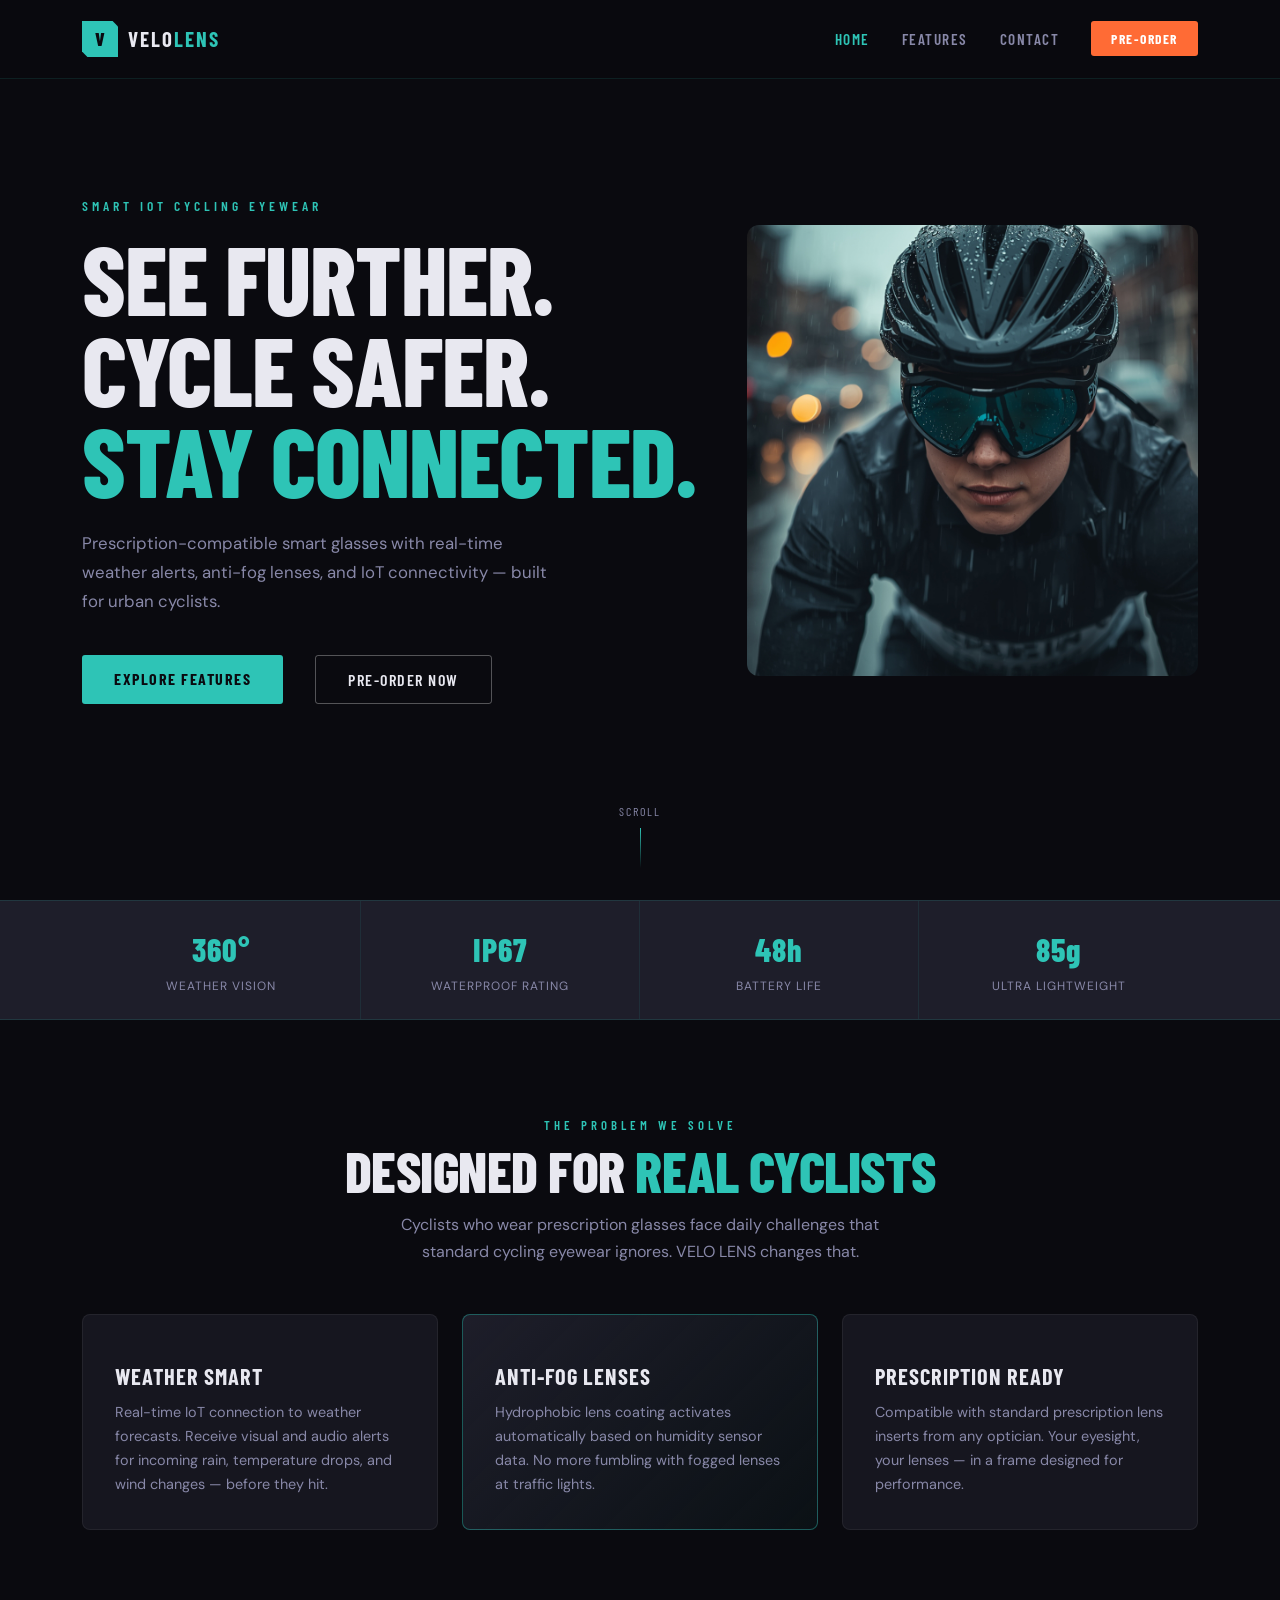
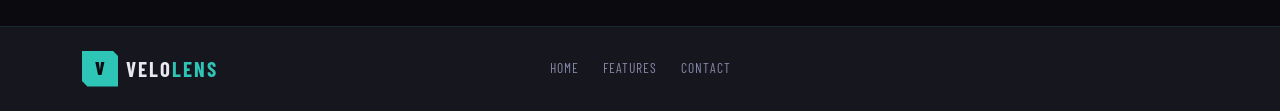
==== index.html @ 3f772beb "ADD Files Via UPload From my onedrive" ====
<!doctype html>

<html lang="en">
	<head>
    <meta charset="UTF-8" />
    <meta name="viewport" content="width=device-width, initial-scale=1.0" />
    <title>VELO LENS Smart Cycling Glasses</title>

    <link 
        rel="stylesheet" 
        href="https://cdn.jsdelivr.net/npm/bootstrap@5.3.0/dist/css/bootstrap.min.css" 
    />

    <link
        href="https://fonts.googleapis.com/css2?family=Barlow+Condensed:wght@300;400;600;700;800&family=DM+Sans:wght@300;400;500;600&display=swap"
        rel="stylesheet"
    />

    <link rel="stylesheet" href="../css/style.css" />
</head>
	<body>
		
		<nav class="navbar navbar-expand-lg fixed-top" id="mainNav">
			<div class="container">
				<a class="navbar-brand" href="index.html">
					<span class="brand-icon">V</span>
					<span class="brand-text">VELO<span class="brand-accent">LENS</span></span>
				</a>
				<button
					class="navbar-toggler"
					type="button"
					data-bs-toggle="collapse"
					data-bs-target="#navContent"
				>
					<span class="navbar-toggler-icon"></span>
				</button>
				<div class="collapse navbar-collapse" id="navContent">
					<ul class="navbar-nav ms-auto">
						<li class="nav-item">
							<a class="nav-link active" href="Index.html">Home</a>
						</li>
						<li class="nav-item">
							<a class="nav-link" href="features.html">Features</a>
						</li>
						<li class="nav-item">
							<a class="nav-link" href="contact.html">Contact</a>
						</li>
						<li class="nav-item ms-lg-3">
							<a class="btn btn-cta-sm" href="contact.html">Pre-Order</a>
						</li>
					</ul>
				</div>
			</div>
		</nav>

<section class="hero">	
	
	<div class="container hero-content">
		<div class="row align-items-center min-vh-100">
			<div class="col-lg-7">
				<p class="hero-eyebrow">Smart IoT Cycling Eyewear</p>
				<h1 class="hero-title">
					See Further.<br />Cycle Safer.<br /><span class="text-teal"
						>Stay Connected.</span
					>
				</h1>
				<p class="hero-subtitle">
					Prescription-compatible smart glasses with real-time weather alerts, anti-fog
					lenses, and IoT connectivity — built for urban cyclists.
				</p>
				<div class="hero-btns">
					<a href="features.html" class="btn btn-primary-cta me-3">Explore Features</a>
					<a href="contact.html" class="btn btn-outline-cta">Pre-Order Now</a>
				</div>
			</div>
			<div class="col-lg-5 d-none d-lg-flex justify-content-center align-items-center">
				<img
					src="../assets/ImageCycle.jpg"
					alt="VeloLens Commuter Image"
					class="hero-img"
				/>
			</div>
		</div>
	</div>
	<div class="hero-scroll">
		<span>Scroll</span>
		<div class="scroll-line"></div>
	</div>
</section>
 <!-- STATS BAR -->
  <section class="stats-bar">
    <div class="container">
      <div class="row g-0">
        <div class="col-6 col-md-3 stat-item">
          <span class="stat-num">360°</span>
          <span class="stat-label">Weather Vision</span>
        </div>
        <div class="col-6 col-md-3 stat-item">
          <span class="stat-num">IP67</span>
          <span class="stat-label">Waterproof Rating</span>
        </div>
        <div class="col-6 col-md-3 stat-item">
          <span class="stat-num">48h</span>
          <span class="stat-label">Battery Life</span>
        </div>
        <div class="col-6 col-md-3 stat-item">
          <span class="stat-num">85g</span>
          <span class="stat-label">Ultra Lightweight</span>
        </div>
      </div>
    </div>
  </section>

<!-- WHY VELO LENS -->
<section class="section-dark py-5">
	<div class="container py-5">
		<div class="row mb-5">
			<div class="col-12 text-center">
				<p class="section-eyebrow">The Problem We Solve</p>
				<h2 class="section-title">
					Designed for <span class="text-teal">Real Cyclists</span>
				</h2>
				<p class="section-sub">
					Cyclists who wear prescription glasses face daily challenges that standard
					cycling eyewear ignores. VELO LENS changes that.
				</p>
			</div>
		</div>
		<div class="row g-4">
			<div class="col-md-4">
				<div class="feature-card">
					<div class="feature-icon"><i class="fa-solid fa-cloud-rain"></i></div>
					<h3 class="feature-title">Weather Smart</h3>
					<p class="feature-text">
						Real-time IoT connection to weather forecasts. Receive visual and audio
						alerts for incoming rain, temperature drops, and wind changes — before they
						hit.
					</p>
				</div>
			</div>
			<div class="col-md-4">
				<div class="feature-card feature-card--highlight">
					<div class="feature-icon"><i class="fa-solid fa-eye"></i></div>
					<h3 class="feature-title">Anti-Fog Lenses</h3>
					<p class="feature-text">
						Hydrophobic lens coating activates automatically based on humidity sensor
						data. No more fumbling with fogged lenses at traffic lights.
					</p>
				</div>
			</div>
			<div class="col-md-4">
				<div class="feature-card">
					<div class="feature-icon"><i class="fa-solid fa-glasses"></i></div>
					<h3 class="feature-title">Prescription Ready</h3>
					<p class="feature-text">
						Compatible with standard prescription lens inserts from any optician. Your
						eyesight, your lenses — in a frame designed for performance.
					</p>
				</div>
			</div>
		</div>
	</div>
</section>


<!-- FOOTER -->
<footer class="site-footer py-4">
	<div class="container">
		<div class="row align-items-center">
			<div class="col-md-4 text-center text-md-start mb-3 mb-md-0">
				<a class="footer-brand" href="index.html">
					<span class="brand-icon">V</span>
					<span class="brand-text">VELO<span class="brand-accent">LENS</span></span>
				</a>
			</div>
			<div class="col-md-4 text-center mb-3 mb-md-0">
				<nav class="footer-nav">
					<a href="index.html">Home</a>
					<a href="features.html">Features</a>
					<a href="contact.html">Contact</a>
				</nav>
			</div>
		
</footer>
	</body>
</html>
---- css/style.css ----
/* ===== VELO LENS — style.css ===== */

:root {
  --teal: #2EC4B6;
  --teal-dark: #1A9C96;
  --teal-glow: rgba(46, 196, 182, 0.15);
  --dark: #0A0A0F;
  --dark-2: #111118;
  --dark-3: #16161F;
  --dark-4: #1E1E2A;
  --text-main: #E8E8F0;
  --text-muted: #8888A8;
  --orange: #FF6B35;
  --font-head: 'Barlow Condensed', sans-serif;
  --font-body: 'DM Sans', sans-serif;
}

* { box-sizing: border-box; }
.hero-img {
  width: 100%;
  max-width: 480px;
  border-radius: 12px;
}
body {
  background-color: var(--dark);
  color: var(--text-main);
  font-family: var(--font-body);
  margin: 0;
  overflow-x: hidden;
}

/* ===== NAVBAR ===== */
#mainNav {
  background: rgba(10, 10, 15, 0.92);
  backdrop-filter: blur(12px);
  border-bottom: 1px solid rgba(46, 196, 182, 0.12);
  padding: 1rem 0;
  transition: all 0.3s ease;
}

.navbar-brand { text-decoration: none; display: flex; align-items: center; gap: 10px; }

.brand-icon {
  width: 36px; height: 36px;
  background: var(--teal);
  color: var(--dark);
  font-family: var(--font-head);
  font-weight: 800;
  font-size: 1.2rem;
  display: flex; align-items: center; justify-content: center;
  clip-path: polygon(0 0, 85% 0, 100% 15%, 100% 100%, 15% 100%, 0 85%);
}

.brand-text {
  font-family: var(--font-head);
  font-weight: 700;
  font-size: 1.3rem;
  letter-spacing: 2px;
  color: var(--text-main);
}

.brand-accent { color: var(--teal); }

.nav-link {
  font-family: var(--font-head);
  font-weight: 600;
  font-size: 0.95rem;
  letter-spacing: 1.5px;
  text-transform: uppercase;
  color: var(--text-muted) !important;
  transition: color 0.2s;
  padding: 0.4rem 1rem !important;
}

.nav-link:hover, .nav-link.active { color: var(--teal) !important; }

.btn-cta-sm {
  background: var(--orange);
  color: #fff !important;
  font-family: var(--font-head);
  font-weight: 700;
  font-size: 0.85rem;
  letter-spacing: 1.5px;
  text-transform: uppercase;
  padding: 0.4rem 1.2rem;
  border-radius: 3px;
  text-decoration: none;
  transition: background 0.2s;
}
.btn-cta-sm:hover { background: #e0541e; }

.navbar-toggler {
  border-color: var(--teal);
}
.navbar-toggler-icon {
  background-image: url("data:image/svg+xml,%3csvg xmlns='http://www.w3.org/2000/svg' viewBox='0 0 30 30'%3e%3cpath stroke='rgba%2846,196,182,1%29' stroke-linecap='round' stroke-miterlimit='10' stroke-width='2' d='M4 7h22M4 15h22M4 23h22'/%3e%3c/svg%3e");
}

/* ===== BUTTONS ===== */
.btn-primary-cta {
  background: var(--teal);
  color: var(--dark) !important;
  font-family: var(--font-head);
  font-weight: 700;
  font-size: 1rem;
  letter-spacing: 1.5px;
  text-transform: uppercase;
  padding: 0.75rem 2rem;
  border-radius: 3px;
  text-decoration: none;
  display: inline-block;
  transition: background 0.2s, transform 0.2s;
  border: none;
}
.btn-primary-cta:hover { background: var(--teal-dark); transform: translateY(-1px); }

.btn-outline-cta {
  background: transparent;
  color: var(--text-main) !important;
  font-family: var(--font-head);
  font-weight: 600;
  font-size: 1rem;
  letter-spacing: 1.5px;
  text-transform: uppercase;
  padding: 0.73rem 2rem;
  border-radius: 3px;
  border: 1px solid rgba(255,255,255,0.3);
  text-decoration: none;
  display: inline-block;
  transition: border-color 0.2s, color 0.2s;
}
.btn-outline-cta:hover { border-color: var(--teal); color: var(--teal) !important; }

/* ===== HERO ===== */
.hero {
  position: relative;
  min-height: 100vh;
  display: flex;
  align-items: center;
  overflow: hidden;
}

.hero-content { position: relative; z-index: 2; }

.hero-eyebrow {
  font-family: var(--font-head);
  font-size: 0.85rem;
  font-weight: 600;
  letter-spacing: 4px;
  text-transform: uppercase;
  color: var(--teal);
  margin-bottom: 1rem;
}

.hero-title {
  font-family: var(--font-head);
  font-size: clamp(3rem, 8vw, 6rem);
  font-weight: 800;
  line-height: 0.95;
  letter-spacing: -1px;
  text-transform: uppercase;
  color: var(--text-main);
  margin-bottom: 1.5rem;
}

.text-teal { color: var(--teal); }

.hero-subtitle {
  font-size: 1.05rem;
  color: var(--text-muted);
  max-width: 480px;
  line-height: 1.7;
  margin-bottom: 2.5rem;
}

.hero-btns { display: flex; flex-wrap: wrap; gap: 1rem; }


.hero-scroll {
  position: absolute;
  bottom: 2rem; left: 50%;
  transform: translateX(-50%);
  display: flex; flex-direction: column; align-items: center; gap: 0.5rem;
  color: var(--text-muted);
  font-family: var(--font-head);
  font-size: 0.75rem;
  letter-spacing: 2px;
  text-transform: uppercase;
  z-index: 2;
}

.scroll-line {
  width: 1px; height: 40px;
  background: linear-gradient(to bottom, var(--teal), transparent);
  animation: scrollPulse 2s ease-in-out infinite;
}

@keyframes scrollPulse { 0%,100% { opacity: 0.3 } 50% { opacity: 1 } }

/* ===== STATS BAR ===== */
.stats-bar {
  background: var(--dark-4);
  border-top: 1px solid rgba(46,196,182,0.15);
  border-bottom: 1px solid rgba(46,196,182,0.15);
}

.stat-item {
  padding: 1.5rem 1rem;
  display: flex; flex-direction: column; align-items: center;
  border-right: 1px solid rgba(46,196,182,0.1);
  transition: background 0.2s;
}
.stat-item:last-child { border-right: none; }
.stat-item:hover { background: var(--teal-glow); }

.stat-num {
  font-family: var(--font-head);
  font-size: 2rem;
  font-weight: 800;
  color: var(--teal);
  letter-spacing: 1px;
}

.stat-label {
  font-size: 0.75rem;
  color: var(--text-muted);
  text-transform: uppercase;
  letter-spacing: 1px;
  margin-top: 0.25rem;
}

/* ===== SECTIONS ===== */
.section-dark { background: var(--dark); }


.section-eyebrow {
  font-family: var(--font-head);
  font-size: 0.8rem;
  font-weight: 600;
  letter-spacing: 4px;
  text-transform: uppercase;
  color: var(--teal);
  margin-bottom: 0.5rem;
}

.section-title {
  font-family: var(--font-head);
  font-size: clamp(2rem, 5vw, 3.5rem);
  font-weight: 800;
  text-transform: uppercase;
  letter-spacing: -0.5px;
  line-height: 1;
  color: var(--text-main);
  margin-bottom: 0.75rem;
}

.section-sub {
  color: var(--text-muted);
  max-width: 540px;
  margin: 0 auto;
  line-height: 1.7;
}

.section-text {
  color: var(--text-muted);
  line-height: 1.7;
  font-size: 1rem;
}

/* ===== FEATURE CARDS ===== */
.feature-card {
  background: var(--dark-3);
  border: 1px solid rgba(255,255,255,0.06);
  border-radius: 8px;
  padding: 2rem;
  height: 100%;
  transition: border-color 0.3s, transform 0.3s;
}

.feature-card:hover {
  border-color: rgba(46,196,182,0.3);
  transform: translateY(-4px);
}

.feature-card--highlight {
  border-color: rgba(46,196,182,0.4);
  background: linear-gradient(135deg, var(--dark-4), rgba(46,196,182,0.04));
}

.feature-icon {
  font-size: 2rem;
  color: var(--teal);
  margin-bottom: 1rem;
}

.feature-title {
  font-family: var(--font-head);
  font-size: 1.4rem;
  font-weight: 700;
  text-transform: uppercase;
  letter-spacing: 1px;
  color: var(--text-main);
  margin-bottom: 0.75rem;
}

.feature-text {
  color: var(--text-muted);
  font-size: 0.9rem;
  line-height: 1.65;
  margin: 0;
}


/* ===== CTA BANNER ===== */
.cta-banner {
  background: linear-gradient(135deg, var(--dark-4), rgba(46,196,182,0.06));
  border-top: 1px solid rgba(46,196,182,0.15);
  border-bottom: 1px solid rgba(46,196,182,0.15);
}

.cta-title {
  font-family: var(--font-head);
  font-size: clamp(2rem, 5vw, 3.5rem);
  font-weight: 800;
  text-transform: uppercase;
  color: var(--text-main);
  margin-bottom: 0.75rem;
}

.cta-sub {
  color: var(--text-muted);
  margin-bottom: 2rem;
  font-size: 1rem;
}

/* ===== FOOTER ===== */
.site-footer {
  background: var(--dark-3);
  border-top: 1px solid rgba(46,196,182,0.1);
}

.footer-brand { text-decoration: none; display: inline-flex; align-items: center; gap: 8px; }

.footer-nav { display: flex; gap: 1.5rem; justify-content: center; }
.footer-nav a {
  color: var(--text-muted);
  text-decoration: none;
  font-family: var(--font-head);
  font-size: 0.85rem;
  letter-spacing: 1px;
  text-transform: uppercase;
  transition: color 0.2s;
}
.footer-nav a:hover { color: var(--teal); }

.social-link {
  color: var(--text-muted);
  font-size: 1rem;
  margin-left: 1rem;
  transition: color 0.2s;
  text-decoration: none;
}
.social-link:hover { color: var(--teal); }

.footer-hr { border-color: rgba(255,255,255,0.06); margin: 1rem 0 0.75rem; }

.footer-copy {
  font-size: 0.78rem;
  color: var(--text-muted);
  margin: 0;
}

/* ===== PAGE HERO (inner pages) ===== */
.page-hero {
  padding: 100px 0 60px;
  background:
    radial-gradient(ellipse at 50% 100%, rgba(46,196,182,0.08) 0%, transparent 60%),
    var(--dark);
  border-bottom: 1px solid rgba(46,196,182,0.08);
  text-align: center;
}

.page-hero-title {
  font-family: var(--font-head);
  font-size: clamp(2.5rem, 7vw, 5rem);
  font-weight: 800;
  text-transform: uppercase;
  letter-spacing: -1px;
  line-height: 0.95;
  color: var(--text-main);
  margin-bottom: 1rem;
}

.page-hero-sub {
  color: var(--text-muted);
  max-width: 520px;
  margin: 0 auto;
  line-height: 1.7;
}
.contact-photo {
    width: 100%;
    aspect-ratio: 1 / 1;
    object-fit: cover;
    border-radius: 8px;
}
/* ===== SPECS DIAGRAM ===== */
.spec-diagram {
  background: var(--dark-4);
  border: 1px solid rgba(46,196,182,0.15);
  border-radius: 8px;
  padding: 2rem;
  text-align: center;
  height: 100%;
  display: flex; flex-direction: column; align-items: center; justify-content: center; gap: 1.5rem;
}

.spec-frame {
  position: relative;
  width: 240px; height: 120px;
}

.spec-lens-area {
  width: 240px; height: 120px;
  border: 2px solid rgba(46,196,182,0.5);
  border-radius: 16px;
  display: flex; align-items: center; justify-content: center;
  background: rgba(46,196,182,0.03);
  position: relative;
}

.spec-lens-area::before {
  content: '';
  position: absolute;
  left: 50%; top: 0; bottom: 0;
  width: 2px;
  background: rgba(46,196,182,0.3);
  transform: translateX(-50%);
}

.spec-lens-inner { display: flex; align-items: center; gap: 1rem; }
.spec-glasses-icon { font-size: 3rem; color: rgba(46,196,182,0.6); }

.spec-caption {
  font-family: var(--font-head);
  font-size: 0.75rem;
  letter-spacing: 2px;
  text-transform: uppercase;
  color: var(--text-muted);
  margin: 0;
}

.spec-annotations { position: absolute; inset: -40px; pointer-events: none; }

/* ===== SPECS TABLE ===== */

.specs-table thead th {
  background: var(--teal);
  color: var(--dark);
  font-family: var(--font-head);
  font-weight: 700;
  letter-spacing: 2px;
  text-transform: uppercase;
  padding: 0.75rem 1rem;
  font-size: 0.85rem;
  border-radius: 6px 6px 0 0;
}

.specs-table tbody tr:nth-child(odd) { background: var(--dark-4); }
.specs-table tbody tr:nth-child(even) { background: var(--dark-3); }

.specs-table tbody td {
  padding: 0.65rem 1rem;
  border-bottom: 1px solid rgba(255,255,255,0.04);
  color: var(--text-main);
}

.specs-table tbody td:first-child {
  color: var(--text-muted);
  font-size: 0.85rem;
  text-transform: uppercase;
  letter-spacing: 0.5px;
  width: 45%;
}

/* ===== IOT CARDS ===== */
.iot-card {
  background: var(--dark-3);
  border: 1px solid rgba(255,255,255,0.06);
  border-radius: 8px;
  padding: 2rem 1.5rem;
  position: relative;
  transition: border-color 0.3s, transform 0.3s;
  height: 100%;
}

.iot-card:hover {
  border-color: rgba(46,196,182,0.35);
  transform: translateY(-4px);
}

.iot-step {
  font-family: var(--font-head);
  font-size: 3rem;
  font-weight: 800;
  color: rgba(46,196,182,0.12);
  position: absolute;
  top: 1rem; right: 1.25rem;
  line-height: 1;
}

.iot-icon { font-size: 2rem; color: var(--teal); margin-bottom: 1rem; display: block; }

.iot-title {
  font-family: var(--font-head);
  font-size: 1.3rem;
  font-weight: 700;
  text-transform: uppercase;
  letter-spacing: 1px;
  color: var(--text-main);
  margin-bottom: 0.75rem;
}

.iot-text { color: var(--text-muted); font-size: 0.88rem; line-height: 1.65; margin: 0; }

/* ===== LENS LAYERS ===== */
.lens-layers { display: flex; flex-direction: column; gap: 1rem; }

.lens-layer {
  display: flex; align-items: flex-start; gap: 1rem;
  padding: 1rem;
  background: var(--dark-4);
  border: 1px solid rgba(255,255,255,0.06);
  border-radius: 6px;
  transition: border-color 0.2s;
}

.lens-layer:hover { border-color: rgba(46,196,182,0.25); }

.layer-badge {
  width: 32px; height: 32px;
  background: var(--teal);
  color: var(--dark);
  font-family: var(--font-head);
  font-weight: 800;
  font-size: 0.85rem;
  border-radius: 4px;
  display: flex; align-items: center; justify-content: center;
  flex-shrink: 0;
}

.layer-title {
  font-family: var(--font-head);
  font-size: 1rem;
  font-weight: 700;
  text-transform: uppercase;
  letter-spacing: 1px;
  color: var(--text-main);
  margin-bottom: 0.25rem;
}

.layer-text { color: var(--text-muted); font-size: 0.85rem; margin: 0; }



/* ===== MINI FEATURE GRID ===== */

.mini-feature:hover {
  border-color: rgba(46,196,182,0.3);
  background: var(--dark-4);
}

/* ===== CONTACT PAGE ===== */
.contact-form .row { --bs-gutter-x: 1rem; }

.form-label {
  font-family: var(--font-head);
  font-size: 0.8rem;
  letter-spacing: 1.5px;
  text-transform: uppercase;
  color: var(--text-muted);
  margin-bottom: 0.4rem;
  display: block;
}

.form-input {
  width: 100%;
  background: var(--dark-4);
  border: 1px solid rgba(255,255,255,0.1);
  border-radius: 6px;
  padding: 0.75rem 1rem;
  color: var(--text-main);
  font-family: var(--font-body);
  font-size: 0.95rem;
  transition: border-color 0.2s;
  outline: none;
  appearance: none;
  -webkit-appearance: none;
}

.form-input:focus { border-color: var(--teal); }
.form-input::placeholder { color: rgba(136,136,168,0.5); }
.form-textarea { resize: vertical; min-height: 140px; }

.form-success {
  background: rgba(46,196,182,0.08);
  border: 1px solid rgba(46,196,182,0.3);
  border-radius: 8px;
  padding: 1.25rem 1.5rem;
  display: flex; align-items: center; gap: 1rem;
  color: var(--teal);
  font-size: 0.95rem;
  margin-top: 1rem;
}

.form-success i { font-size: 2rem; }


/* ===== RESPONSIVE ===== */
@media (max-width: 768px) {
  .hero-btns { flex-direction: column; align-items: flex-start; }
  .btn-primary-cta, .btn-outline-cta { width: 100%; text-align: center; }
  .lens-visual { height: 220px; }
  .lens-ring--outer { width: 200px; height: 200px; }
  .lens-ring--mid { width: 145px; height: 145px; }
  .lens-ring--inner { width: 90px; height: 90px; }
}
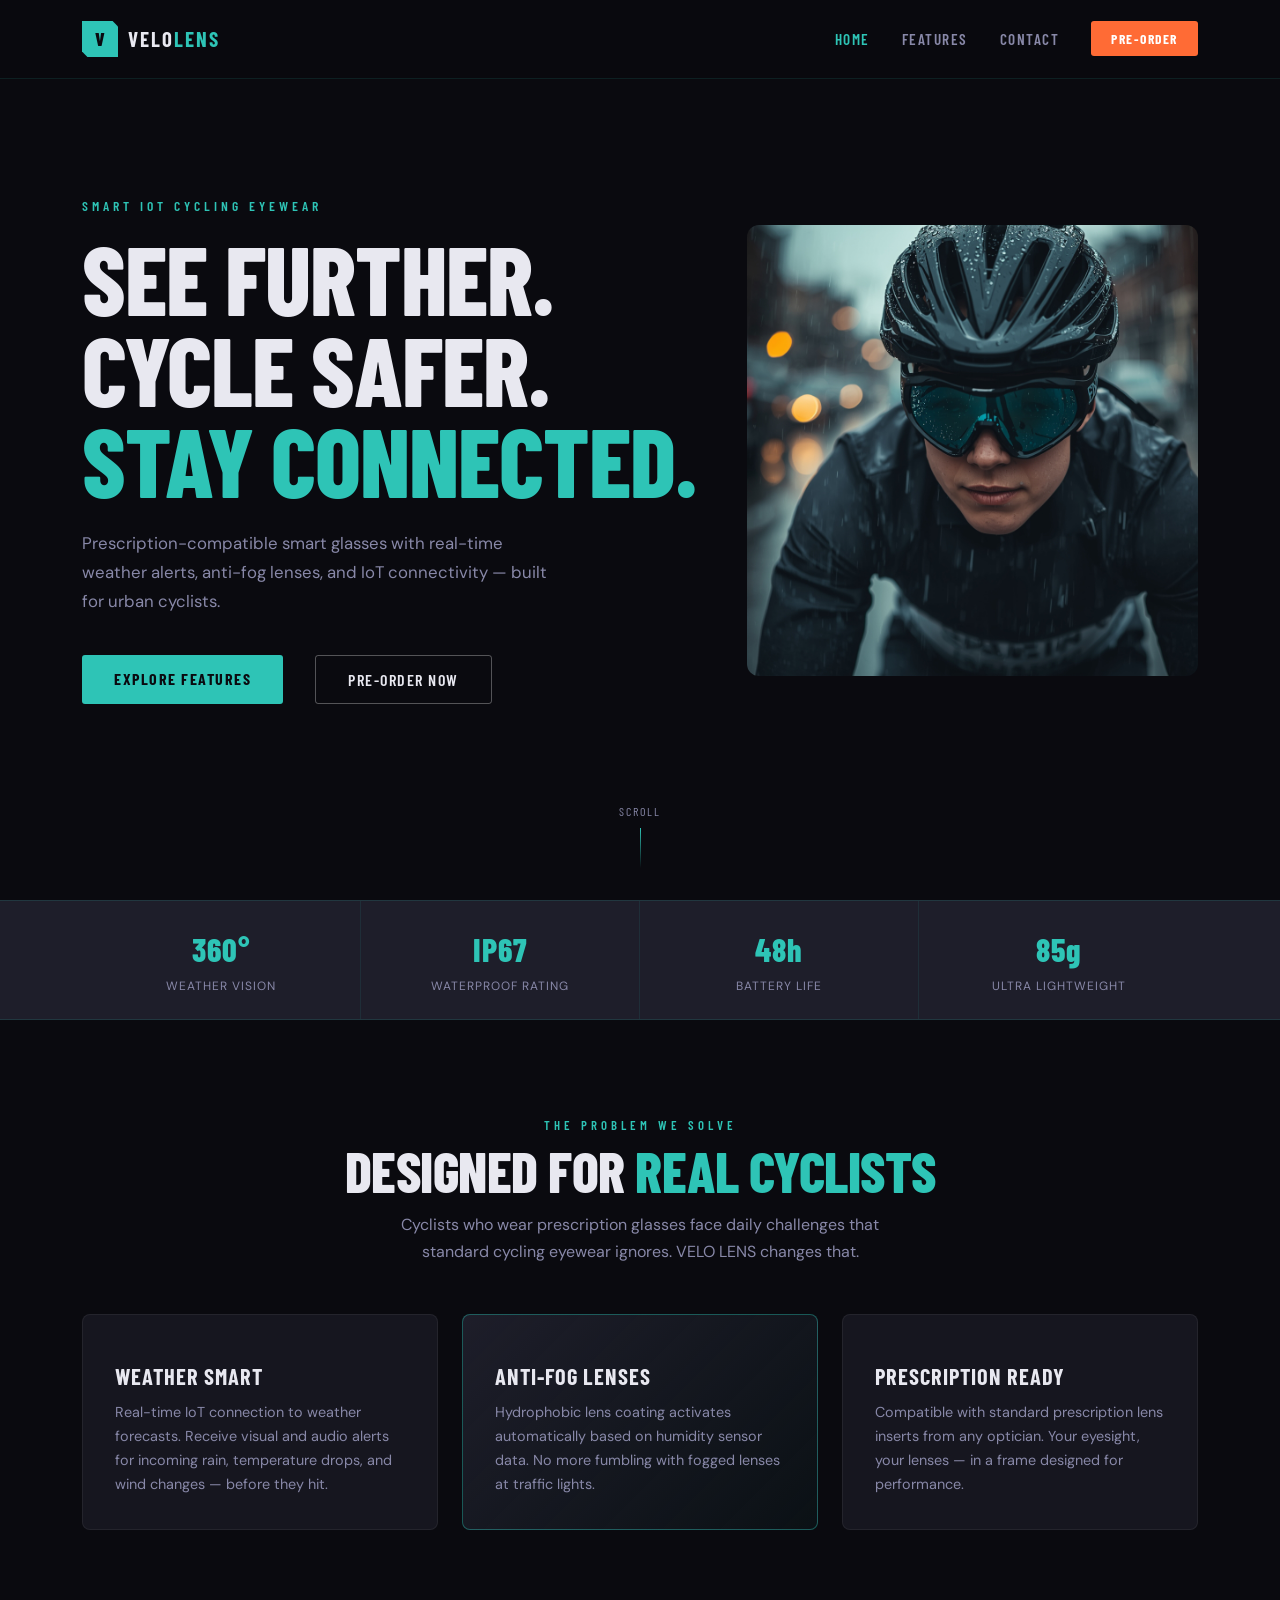
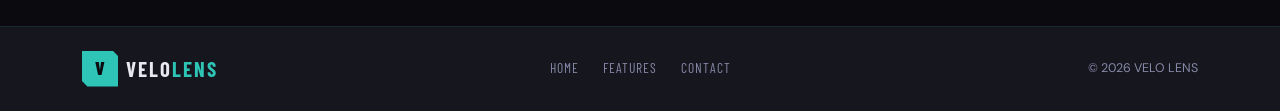
==== commit b9e3a13a: "Refactor index.html structure and content adding the copy right and fixing footer closing" ====
--- a/index.html
+++ b/index.html
@@ -16,7 +16,7 @@
         rel="stylesheet"
     />
 
-    <link rel="stylesheet" href="../css/style.css" />
+    <link rel="stylesheet" href="css/style.css" />
 </head>
 	<body>
 		
@@ -37,7 +37,7 @@
 				<div class="collapse navbar-collapse" id="navContent">
 					<ul class="navbar-nav ms-auto">
 						<li class="nav-item">
-							<a class="nav-link active" href="Index.html">Home</a>
+							<a class="nav-link active" href="index.html">Home</a>
 						</li>
 						<li class="nav-item">
 							<a class="nav-link" href="features.html">Features</a>
@@ -75,7 +75,7 @@
 			</div>
 			<div class="col-lg-5 d-none d-lg-flex justify-content-center align-items-center">
 				<img
-					src="../assets/ImageCycle.jpg"
+					src="assets/ImageCycle.jpg"
 					alt="VeloLens Commuter Image"
 					class="hero-img"
 				/>
@@ -165,22 +165,26 @@
 
 <!-- FOOTER -->
 <footer class="site-footer py-4">
-	<div class="container">
-		<div class="row align-items-center">
-			<div class="col-md-4 text-center text-md-start mb-3 mb-md-0">
-				<a class="footer-brand" href="index.html">
-					<span class="brand-icon">V</span>
-					<span class="brand-text">VELO<span class="brand-accent">LENS</span></span>
-				</a>
-			</div>
-			<div class="col-md-4 text-center mb-3 mb-md-0">
-				<nav class="footer-nav">
-					<a href="index.html">Home</a>
-					<a href="features.html">Features</a>
-					<a href="contact.html">Contact</a>
-				</nav>
-			</div>
-		
+  <div class="container">
+    <div class="row align-items-center">
+      <div class="col-md-4 text-center text-md-start mb-3 mb-md-0">
+        <a class="footer-brand" href="index.html">
+          <span class="brand-icon">V</span>
+          <span class="brand-text">VELO<span class="brand-accent">LENS</span></span>
+        </a>
+      </div>
+
+      <div class="col-md-4 text-center mb-3 mb-md-0">
+        <nav class="footer-nav">
+          <a href="index.html">Home</a>
+          <a href="features.html">Features</a>
+          <a href="contact.html">Contact</a>
+        </nav>
+      </div>
+
+      <div class="col-md-4 text-center text-md-end">
+        <p class="footer-copy mb-0">© 2026 VELO LENS</p>
+      </div>
+    </div>
+  </div>
 </footer>
-	</body>
-</html>
